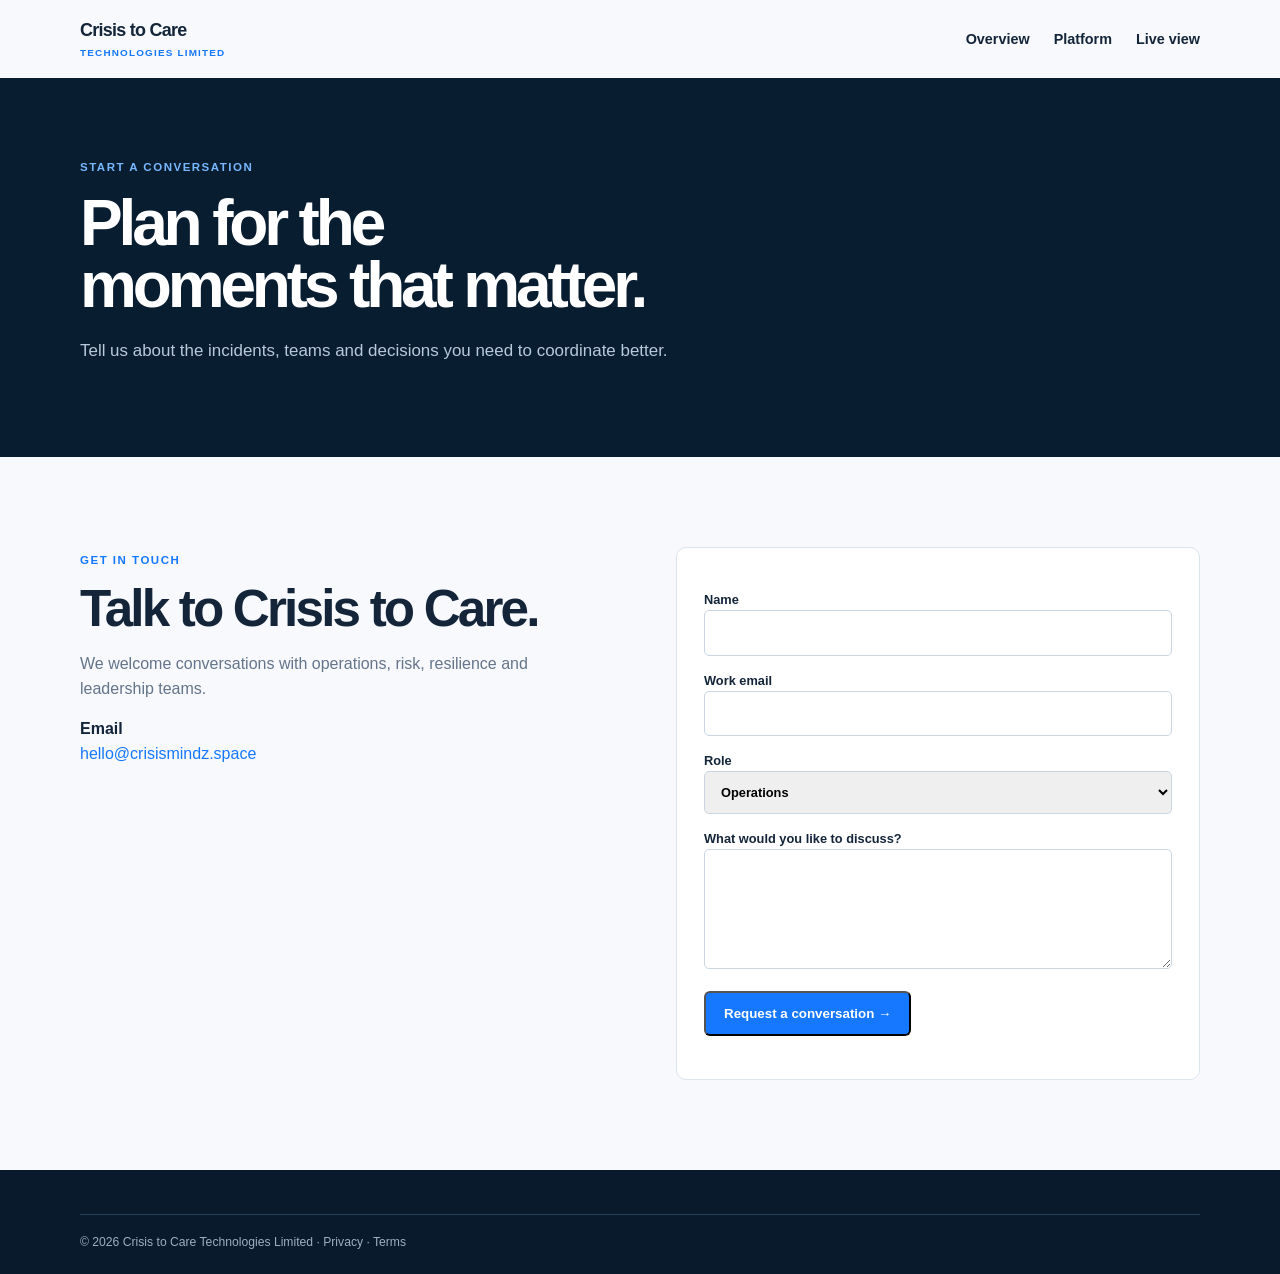
==== contact.html @ 1ff705c8 "Redesign Crisis to Care website" ====
<!doctype html><html lang="en"><head><meta charset="utf-8"><meta name="viewport" content="width=device-width,initial-scale=1"><title>Contact | Crisis to Care</title><link rel="stylesheet" href="site.css"></head><body><nav class="nav wrap"><a class="brand" href="index.html">Crisis to Care<small>Technologies Limited</small></a><div class="links"><a href="index.html">Overview</a><a href="product.html">Platform</a><a href="demo.html">Live view</a></div></nav><main><header class="pagehead"><div class="wrap"><span class="eyebrow">Start a conversation</span><h1>Plan for the<br>moments that matter.</h1><p>Tell us about the incidents, teams and decisions you need to coordinate better.</p></div></header><section class="section wrap two"><div><span class="eyebrow" style="color:#1677ff">Get in touch</span><h2>Talk to Crisis to Care.</h2><p class="copy">We welcome conversations with operations, risk, resilience and leadership teams.</p><p><b>Email</b><br><a style="color:#1677ff" href="mailto:hello@crisismindz.space">hello@crisismindz.space</a></p></div><form class="panel form" data-contact><label>Name<input required></label><label>Work email<input type="email" required></label><label>Role<select><option>Operations</option><option>Risk &amp; resilience</option><option>Leadership</option></select></label><label>What would you like to discuss?<textarea></textarea></label><p><button class="button">Request a conversation →</button></p><p id="status" style="color:#087a47;font-weight:bold"></p></form></section></main><footer class="footer"><div class="wrap footer-bottom">© 2026 Crisis to Care Technologies Limited · <a href="privacy.html">Privacy</a> · <a href="terms.html">Terms</a></div></footer><script src="site.js"></script></body></html>
---- site.css ----
:root{--ink:#14253a;--navy:#091d31;--blue:#1677ff;--pale:#edf6ff;--paper:#f7f9fc;--line:#dce5ed;--muted:#64748b}*{box-sizing:border-box}body{margin:0;background:var(--paper);color:var(--ink);font-family:Arial,sans-serif;line-height:1.55}a{color:inherit;text-decoration:none}.wrap{width:min(1120px,calc(100% - 40px));margin:auto}.nav{height:78px;display:flex;align-items:center;justify-content:space-between;gap:20px}.brand{font-weight:800;letter-spacing:-.04em;font-size:1.12rem}.brand small{display:block;color:var(--blue);font-size:.62rem;letter-spacing:.12em;text-transform:uppercase}.links{display:flex;align-items:center;gap:24px;font-size:.9rem;font-weight:bold}.links a:hover{color:var(--blue)}.button{display:inline-block;background:var(--blue);color:white;border-radius:6px;padding:13px 18px;font-weight:bold}.hero,.pagehead{background:var(--navy);color:white}.hero{padding:95px 0}.hero-grid{display:grid;grid-template-columns:1.1fr .9fr;gap:65px;align-items:center}.eyebrow{color:#78b8ff;font-weight:bold;letter-spacing:.13em;font-size:.72rem;text-transform:uppercase}.hero h1,.pagehead h1{font-size:clamp(2.8rem,6vw,5.4rem);letter-spacing:-.065em;line-height:.97;margin:13px 0 22px}.hero p,.pagehead p{color:#b7cadb;font-size:1.06rem;max-width:590px}.panel{background:white;border:1px solid var(--line);border-radius:10px;padding:27px}.command{background:#102d4b;border:1px solid #416b8d;border-radius:12px;padding:24px;box-shadow:18px 20px 0 #061322}.command header{color:#bad4eb;font-size:.72rem;font-weight:bold;letter-spacing:.1em}.pulse{display:inline-block;width:8px;height:8px;border-radius:50%;background:#55dfa0;margin-right:8px}.item{padding:18px 0;border-bottom:1px solid #395d7b}.item:last-child{border:0}.tag{color:#8dc6ff;font-size:.68rem;font-weight:bold;letter-spacing:.1em}.item b{display:block;margin:5px 0}.item span{color:#bdd0e0;font-size:.85rem}.section{padding:90px 0}.section h2{font-size:clamp(2.1rem,4vw,3.4rem);letter-spacing:-.055em;line-height:1.05;margin:10px 0 16px}.intro{max-width:650px;margin-bottom:42px}.intro p,.copy{color:var(--muted)}.grid{display:grid;grid-template-columns:repeat(3,1fr);gap:18px}.card h3{margin:29px 0 9px;font-size:1.25rem}.number{font-size:.75rem;font-weight:bold;letter-spacing:.1em;color:var(--blue)}.band{background:#0e2a45;color:white}.band .copy{color:#bbcede}.steps{display:grid;grid-template-columns:repeat(3,1fr);border:1px solid #36546f}.step{padding:27px;border-right:1px solid #36546f}.step:last-child{border:0}.pagehead{padding:76px 0}.pagehead h1{font-size:clamp(2.7rem,5vw,4.7rem)}.two{display:grid;grid-template-columns:1fr 1fr;gap:72px}.feature{display:grid;grid-template-columns:55px 1fr;gap:18px;padding:23px 0;border-bottom:1px solid var(--line)}.feature strong{background:var(--pale);color:var(--blue);border-radius:50%;height:43px;width:43px;display:grid;place-items:center;font-size:.76rem}.feature h3{margin:0 0 6px}.feature p{margin:0;color:var(--muted)}.form label{display:block;font-size:.8rem;font-weight:bold;margin:15px 0 6px}.form input,.form textarea,.form select{width:100%;padding:12px;border:1px solid #c9d6e1;border-radius:5px;font:inherit}.form textarea{min-height:120px}.legal{max-width:790px}.legal h2{font-size:1.4rem;margin-top:37px}.legal p{color:#566579}.footer{background:#081a2c;color:#c5d4e0;padding:44px 0 22px}.footer-main{display:flex;justify-content:space-between;gap:20px;padding-bottom:28px}.footer nav{display:flex;gap:19px;font-size:.85rem}.footer-bottom{border-top:1px solid #29425a;padding-top:18px;font-size:.76rem;color:#9bb0c0}@media(max-width:720px){.links{gap:10px;font-size:.78rem}.links a:not(.button){display:none}.hero{padding:70px 0}.hero-grid,.two,.grid,.steps{grid-template-columns:1fr;gap:25px}.section{padding:65px 0}.step{border-right:0;border-bottom:1px solid #36546f}.footer-main{flex-direction:column}.command{box-shadow:none}}
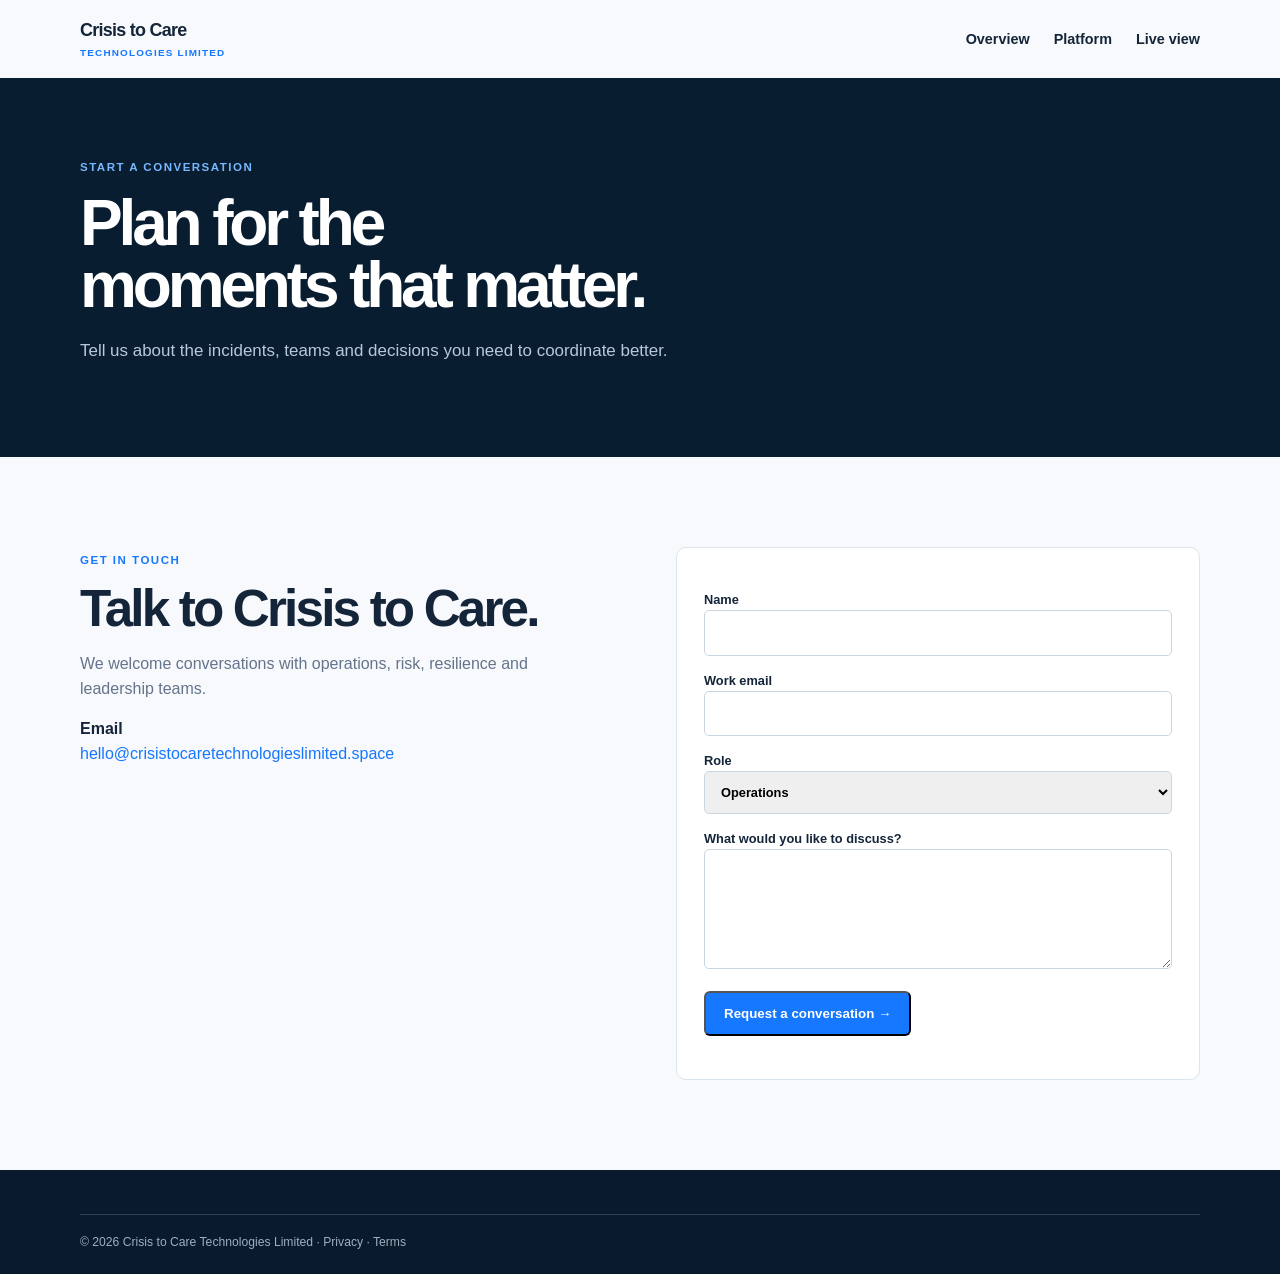
==== commit 9c07b8ca: "Set Crisis to Care canonical domain" ====
--- a/contact.html
+++ b/contact.html
@@ -1 +1 @@
-<!doctype html><html lang="en"><head><meta charset="utf-8"><meta name="viewport" content="width=device-width,initial-scale=1"><title>Contact | Crisis to Care</title><link rel="stylesheet" href="site.css"></head><body><nav class="nav wrap"><a class="brand" href="index.html">Crisis to Care<small>Technologies Limited</small></a><div class="links"><a href="index.html">Overview</a><a href="product.html">Platform</a><a href="demo.html">Live view</a></div></nav><main><header class="pagehead"><div class="wrap"><span class="eyebrow">Start a conversation</span><h1>Plan for the<br>moments that matter.</h1><p>Tell us about the incidents, teams and decisions you need to coordinate better.</p></div></header><section class="section wrap two"><div><span class="eyebrow" style="color:#1677ff">Get in touch</span><h2>Talk to Crisis to Care.</h2><p class="copy">We welcome conversations with operations, risk, resilience and leadership teams.</p><p><b>Email</b><br><a style="color:#1677ff" href="mailto:hello@crisismindz.space">hello@crisismindz.space</a></p></div><form class="panel form" data-contact><label>Name<input required></label><label>Work email<input type="email" required></label><label>Role<select><option>Operations</option><option>Risk &amp; resilience</option><option>Leadership</option></select></label><label>What would you like to discuss?<textarea></textarea></label><p><button class="button">Request a conversation →</button></p><p id="status" style="color:#087a47;font-weight:bold"></p></form></section></main><footer class="footer"><div class="wrap footer-bottom">© 2026 Crisis to Care Technologies Limited · <a href="privacy.html">Privacy</a> · <a href="terms.html">Terms</a></div></footer><script src="site.js"></script></body></html>
+<!doctype html><html lang="en"><head><meta charset="utf-8"><meta name="viewport" content="width=device-width,initial-scale=1"><title>Contact | Crisis to Care</title><link rel="stylesheet" href="site.css"></head><body><nav class="nav wrap"><a class="brand" href="index.html">Crisis to Care<small>Technologies Limited</small></a><div class="links"><a href="index.html">Overview</a><a href="product.html">Platform</a><a href="demo.html">Live view</a></div></nav><main><header class="pagehead"><div class="wrap"><span class="eyebrow">Start a conversation</span><h1>Plan for the<br>moments that matter.</h1><p>Tell us about the incidents, teams and decisions you need to coordinate better.</p></div></header><section class="section wrap two"><div><span class="eyebrow" style="color:#1677ff">Get in touch</span><h2>Talk to Crisis to Care.</h2><p class="copy">We welcome conversations with operations, risk, resilience and leadership teams.</p><p><b>Email</b><br><a style="color:#1677ff" href="mailto:hello@crisistocaretechnologieslimited.space">hello@crisistocaretechnologieslimited.space</a></p></div><form class="panel form" data-contact><label>Name<input required></label><label>Work email<input type="email" required></label><label>Role<select><option>Operations</option><option>Risk &amp; resilience</option><option>Leadership</option></select></label><label>What would you like to discuss?<textarea></textarea></label><p><button class="button">Request a conversation →</button></p><p id="status" style="color:#087a47;font-weight:bold"></p></form></section></main><footer class="footer"><div class="wrap footer-bottom">© 2026 Crisis to Care Technologies Limited · <a href="privacy.html">Privacy</a> · <a href="terms.html">Terms</a></div></footer><script src="site.js"></script></body></html>
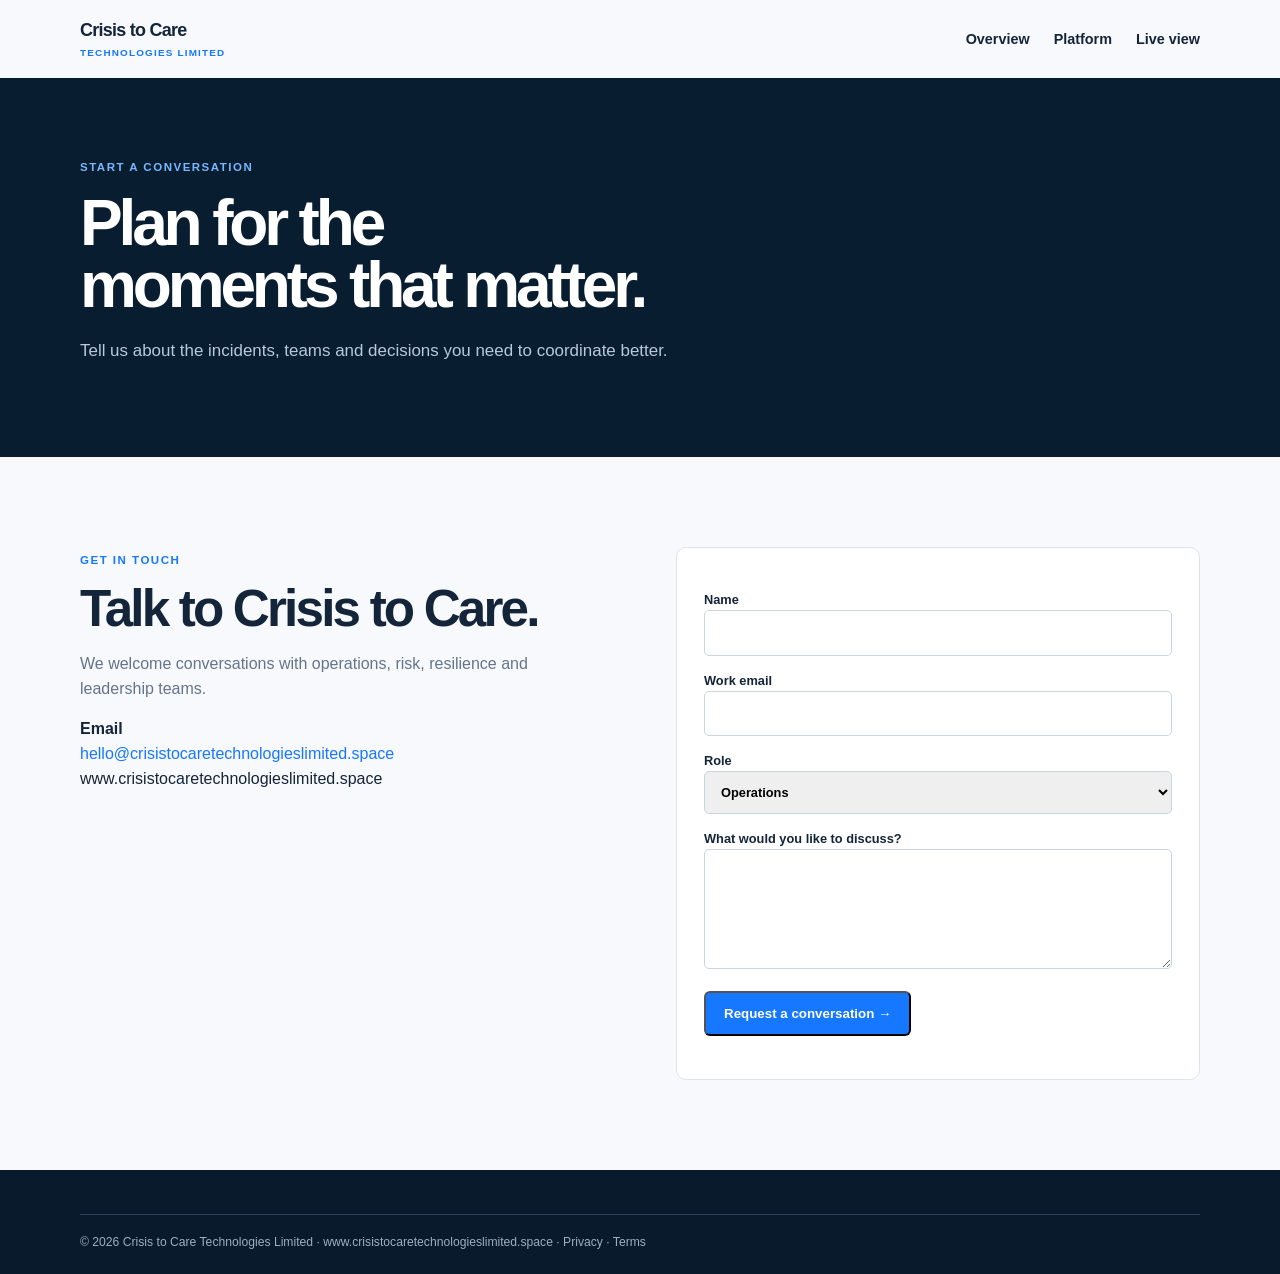
==== commit 07730876: "Show website URL in footer and contact" ====
--- a/contact.html
+++ b/contact.html
@@ -1 +1 @@
-<!doctype html><html lang="en"><head><meta charset="utf-8"><meta name="viewport" content="width=device-width,initial-scale=1"><title>Contact | Crisis to Care</title><link rel="stylesheet" href="site.css"></head><body><nav class="nav wrap"><a class="brand" href="index.html">Crisis to Care<small>Technologies Limited</small></a><div class="links"><a href="index.html">Overview</a><a href="product.html">Platform</a><a href="demo.html">Live view</a></div></nav><main><header class="pagehead"><div class="wrap"><span class="eyebrow">Start a conversation</span><h1>Plan for the<br>moments that matter.</h1><p>Tell us about the incidents, teams and decisions you need to coordinate better.</p></div></header><section class="section wrap two"><div><span class="eyebrow" style="color:#1677ff">Get in touch</span><h2>Talk to Crisis to Care.</h2><p class="copy">We welcome conversations with operations, risk, resilience and leadership teams.</p><p><b>Email</b><br><a style="color:#1677ff" href="mailto:hello@crisistocaretechnologieslimited.space">hello@crisistocaretechnologieslimited.space</a></p></div><form class="panel form" data-contact><label>Name<input required></label><label>Work email<input type="email" required></label><label>Role<select><option>Operations</option><option>Risk &amp; resilience</option><option>Leadership</option></select></label><label>What would you like to discuss?<textarea></textarea></label><p><button class="button">Request a conversation →</button></p><p id="status" style="color:#087a47;font-weight:bold"></p></form></section></main><footer class="footer"><div class="wrap footer-bottom">© 2026 Crisis to Care Technologies Limited · <a href="privacy.html">Privacy</a> · <a href="terms.html">Terms</a></div></footer><script src="site.js"></script></body></html>
+<!doctype html><html lang="en"><head><meta charset="utf-8"><meta name="viewport" content="width=device-width,initial-scale=1"><title>Contact | Crisis to Care</title><link rel="stylesheet" href="site.css"></head><body><nav class="nav wrap"><a class="brand" href="index.html">Crisis to Care<small>Technologies Limited</small></a><div class="links"><a href="index.html">Overview</a><a href="product.html">Platform</a><a href="demo.html">Live view</a></div></nav><main><header class="pagehead"><div class="wrap"><span class="eyebrow">Start a conversation</span><h1>Plan for the<br>moments that matter.</h1><p>Tell us about the incidents, teams and decisions you need to coordinate better.</p></div></header><section class="section wrap two"><div><span class="eyebrow" style="color:#1677ff">Get in touch</span><h2>Talk to Crisis to Care.</h2><p class="copy">We welcome conversations with operations, risk, resilience and leadership teams.</p><p><b>Email</b><br><a style="color:#1677ff" href="mailto:hello@crisistocaretechnologieslimited.space">hello@crisistocaretechnologieslimited.space</a><br><a href="https://www.crisistocaretechnologieslimited.space">www.crisistocaretechnologieslimited.space</a></p></div><form class="panel form" data-contact><label>Name<input required></label><label>Work email<input type="email" required></label><label>Role<select><option>Operations</option><option>Risk &amp; resilience</option><option>Leadership</option></select></label><label>What would you like to discuss?<textarea></textarea></label><p><button class="button">Request a conversation →</button></p><p id="status" style="color:#087a47;font-weight:bold"></p></form></section></main><footer class="footer"><div class="wrap footer-bottom">© 2026 Crisis to Care Technologies Limited · <a href="https://www.crisistocaretechnologieslimited.space">www.crisistocaretechnologieslimited.space</a> · <a href="privacy.html">Privacy</a> · <a href="terms.html">Terms</a></div></footer><script src="site.js"></script></body></html>
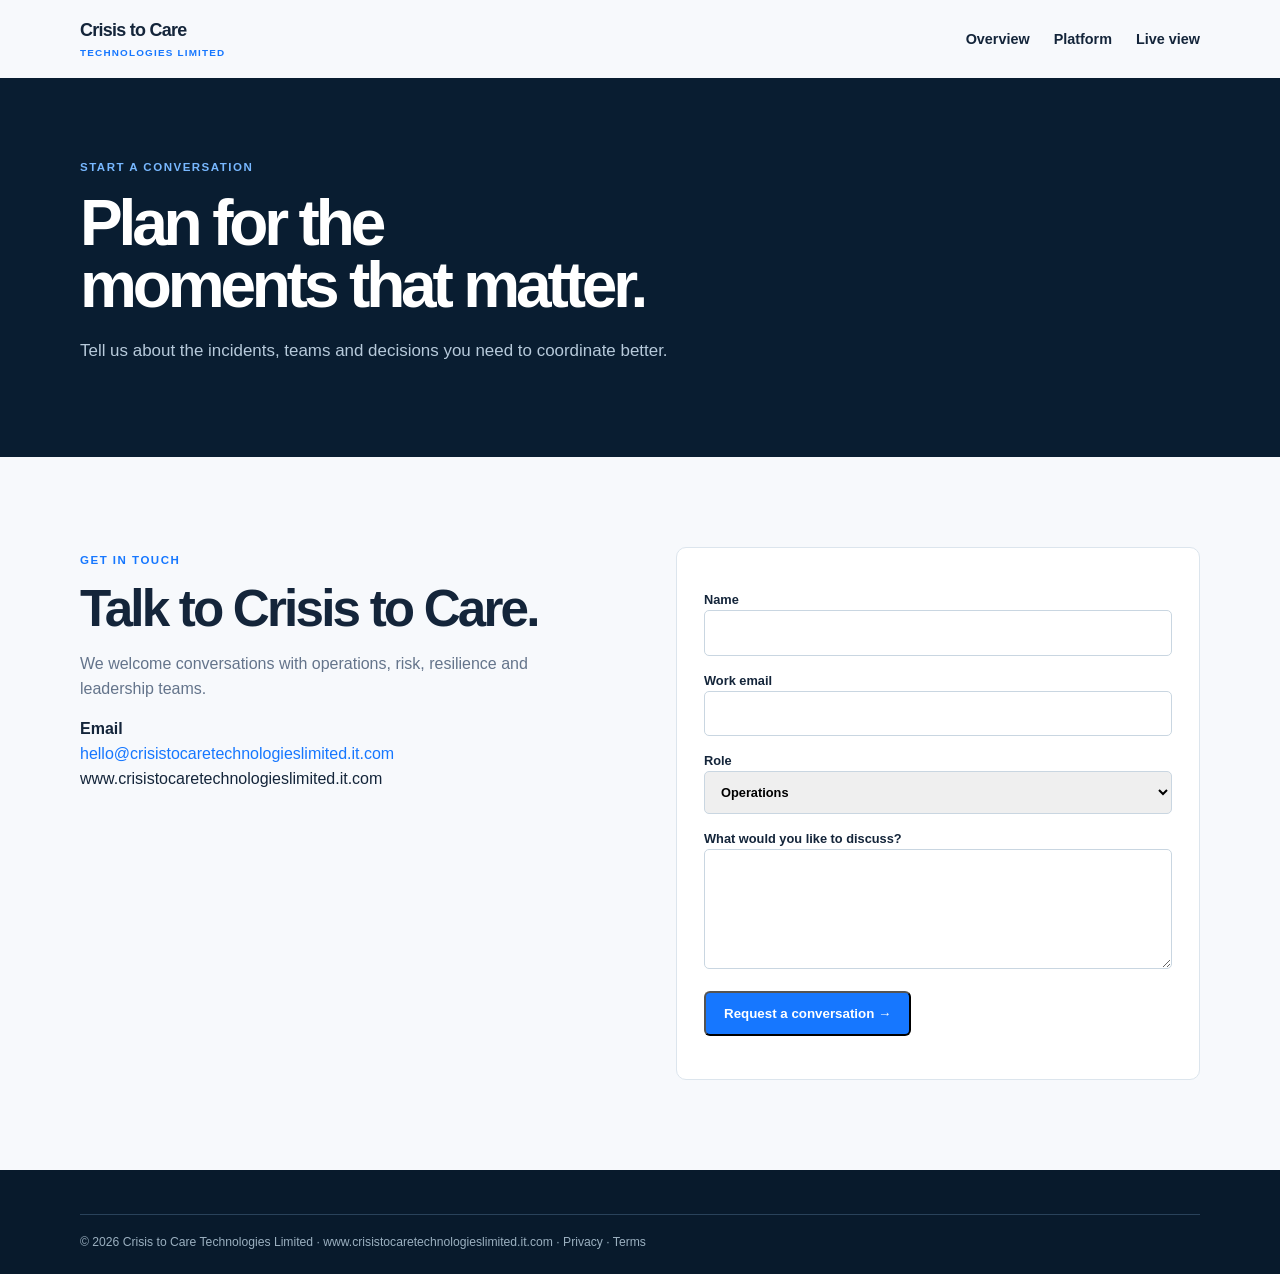
==== commit 09d86088: "Change Crisis to Care domain to it.com" ====
--- a/contact.html
+++ b/contact.html
@@ -1 +1 @@
-<!doctype html><html lang="en"><head><meta charset="utf-8"><meta name="viewport" content="width=device-width,initial-scale=1"><title>Contact | Crisis to Care</title><link rel="stylesheet" href="site.css"></head><body><nav class="nav wrap"><a class="brand" href="index.html">Crisis to Care<small>Technologies Limited</small></a><div class="links"><a href="index.html">Overview</a><a href="product.html">Platform</a><a href="demo.html">Live view</a></div></nav><main><header class="pagehead"><div class="wrap"><span class="eyebrow">Start a conversation</span><h1>Plan for the<br>moments that matter.</h1><p>Tell us about the incidents, teams and decisions you need to coordinate better.</p></div></header><section class="section wrap two"><div><span class="eyebrow" style="color:#1677ff">Get in touch</span><h2>Talk to Crisis to Care.</h2><p class="copy">We welcome conversations with operations, risk, resilience and leadership teams.</p><p><b>Email</b><br><a style="color:#1677ff" href="mailto:hello@crisistocaretechnologieslimited.space">hello@crisistocaretechnologieslimited.space</a><br><a href="https://www.crisistocaretechnologieslimited.space">www.crisistocaretechnologieslimited.space</a></p></div><form class="panel form" data-contact><label>Name<input required></label><label>Work email<input type="email" required></label><label>Role<select><option>Operations</option><option>Risk &amp; resilience</option><option>Leadership</option></select></label><label>What would you like to discuss?<textarea></textarea></label><p><button class="button">Request a conversation →</button></p><p id="status" style="color:#087a47;font-weight:bold"></p></form></section></main><footer class="footer"><div class="wrap footer-bottom">© 2026 Crisis to Care Technologies Limited · <a href="https://www.crisistocaretechnologieslimited.space">www.crisistocaretechnologieslimited.space</a> · <a href="privacy.html">Privacy</a> · <a href="terms.html">Terms</a></div></footer><script src="site.js"></script></body></html>
+<!doctype html><html lang="en"><head><meta charset="utf-8"><meta name="viewport" content="width=device-width,initial-scale=1"><title>Contact | Crisis to Care</title><link rel="stylesheet" href="site.css"></head><body><nav class="nav wrap"><a class="brand" href="index.html">Crisis to Care<small>Technologies Limited</small></a><div class="links"><a href="index.html">Overview</a><a href="product.html">Platform</a><a href="demo.html">Live view</a></div></nav><main><header class="pagehead"><div class="wrap"><span class="eyebrow">Start a conversation</span><h1>Plan for the<br>moments that matter.</h1><p>Tell us about the incidents, teams and decisions you need to coordinate better.</p></div></header><section class="section wrap two"><div><span class="eyebrow" style="color:#1677ff">Get in touch</span><h2>Talk to Crisis to Care.</h2><p class="copy">We welcome conversations with operations, risk, resilience and leadership teams.</p><p><b>Email</b><br><a style="color:#1677ff" href="mailto:hello@crisistocaretechnologieslimited.it.com">hello@crisistocaretechnologieslimited.it.com</a><br><a href="https://www.crisistocaretechnologieslimited.it.com">www.crisistocaretechnologieslimited.it.com</a></p></div><form class="panel form" data-contact><label>Name<input required></label><label>Work email<input type="email" required></label><label>Role<select><option>Operations</option><option>Risk &amp; resilience</option><option>Leadership</option></select></label><label>What would you like to discuss?<textarea></textarea></label><p><button class="button">Request a conversation →</button></p><p id="status" style="color:#087a47;font-weight:bold"></p></form></section></main><footer class="footer"><div class="wrap footer-bottom">© 2026 Crisis to Care Technologies Limited · <a href="https://www.crisistocaretechnologieslimited.it.com">www.crisistocaretechnologieslimited.it.com</a> · <a href="privacy.html">Privacy</a> · <a href="terms.html">Terms</a></div></footer><script src="site.js"></script></body></html>
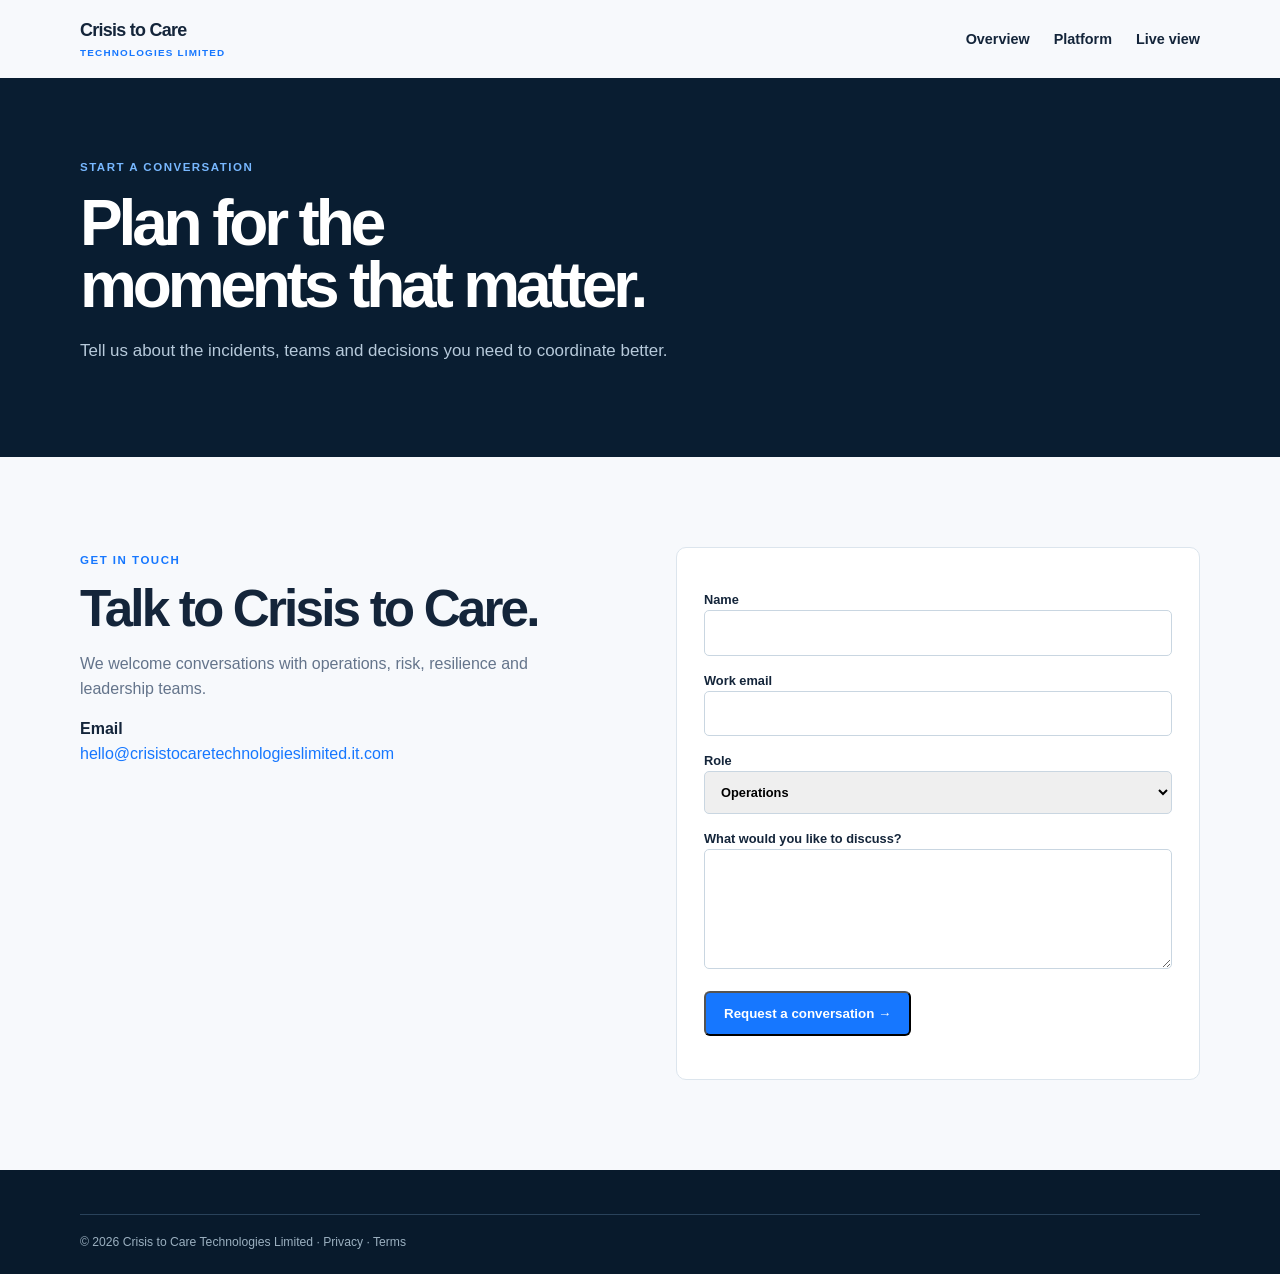
==== commit 61470ff1: "Remove website URL from pages and metadata" ====
--- a/contact.html
+++ b/contact.html
@@ -1 +1 @@
-<!doctype html><html lang="en"><head><meta charset="utf-8"><meta name="viewport" content="width=device-width,initial-scale=1"><title>Contact | Crisis to Care</title><link rel="stylesheet" href="site.css"></head><body><nav class="nav wrap"><a class="brand" href="index.html">Crisis to Care<small>Technologies Limited</small></a><div class="links"><a href="index.html">Overview</a><a href="product.html">Platform</a><a href="demo.html">Live view</a></div></nav><main><header class="pagehead"><div class="wrap"><span class="eyebrow">Start a conversation</span><h1>Plan for the<br>moments that matter.</h1><p>Tell us about the incidents, teams and decisions you need to coordinate better.</p></div></header><section class="section wrap two"><div><span class="eyebrow" style="color:#1677ff">Get in touch</span><h2>Talk to Crisis to Care.</h2><p class="copy">We welcome conversations with operations, risk, resilience and leadership teams.</p><p><b>Email</b><br><a style="color:#1677ff" href="mailto:hello@crisistocaretechnologieslimited.it.com">hello@crisistocaretechnologieslimited.it.com</a><br><a href="https://www.crisistocaretechnologieslimited.it.com">www.crisistocaretechnologieslimited.it.com</a></p></div><form class="panel form" data-contact><label>Name<input required></label><label>Work email<input type="email" required></label><label>Role<select><option>Operations</option><option>Risk &amp; resilience</option><option>Leadership</option></select></label><label>What would you like to discuss?<textarea></textarea></label><p><button class="button">Request a conversation →</button></p><p id="status" style="color:#087a47;font-weight:bold"></p></form></section></main><footer class="footer"><div class="wrap footer-bottom">© 2026 Crisis to Care Technologies Limited · <a href="https://www.crisistocaretechnologieslimited.it.com">www.crisistocaretechnologieslimited.it.com</a> · <a href="privacy.html">Privacy</a> · <a href="terms.html">Terms</a></div></footer><script src="site.js"></script></body></html>
+<!doctype html><html lang="en"><head><meta charset="utf-8"><meta name="viewport" content="width=device-width,initial-scale=1"><title>Contact | Crisis to Care</title><link rel="stylesheet" href="site.css"></head><body><nav class="nav wrap"><a class="brand" href="index.html">Crisis to Care<small>Technologies Limited</small></a><div class="links"><a href="index.html">Overview</a><a href="product.html">Platform</a><a href="demo.html">Live view</a></div></nav><main><header class="pagehead"><div class="wrap"><span class="eyebrow">Start a conversation</span><h1>Plan for the<br>moments that matter.</h1><p>Tell us about the incidents, teams and decisions you need to coordinate better.</p></div></header><section class="section wrap two"><div><span class="eyebrow" style="color:#1677ff">Get in touch</span><h2>Talk to Crisis to Care.</h2><p class="copy">We welcome conversations with operations, risk, resilience and leadership teams.</p><p><b>Email</b><br><a style="color:#1677ff" href="mailto:hello@crisistocaretechnologieslimited.it.com">hello@crisistocaretechnologieslimited.it.com</a></p></div><form class="panel form" data-contact><label>Name<input required></label><label>Work email<input type="email" required></label><label>Role<select><option>Operations</option><option>Risk &amp; resilience</option><option>Leadership</option></select></label><label>What would you like to discuss?<textarea></textarea></label><p><button class="button">Request a conversation →</button></p><p id="status" style="color:#087a47;font-weight:bold"></p></form></section></main><footer class="footer"><div class="wrap footer-bottom">© 2026 Crisis to Care Technologies Limited · <a href="privacy.html">Privacy</a> · <a href="terms.html">Terms</a></div></footer><script src="site.js"></script></body></html>
